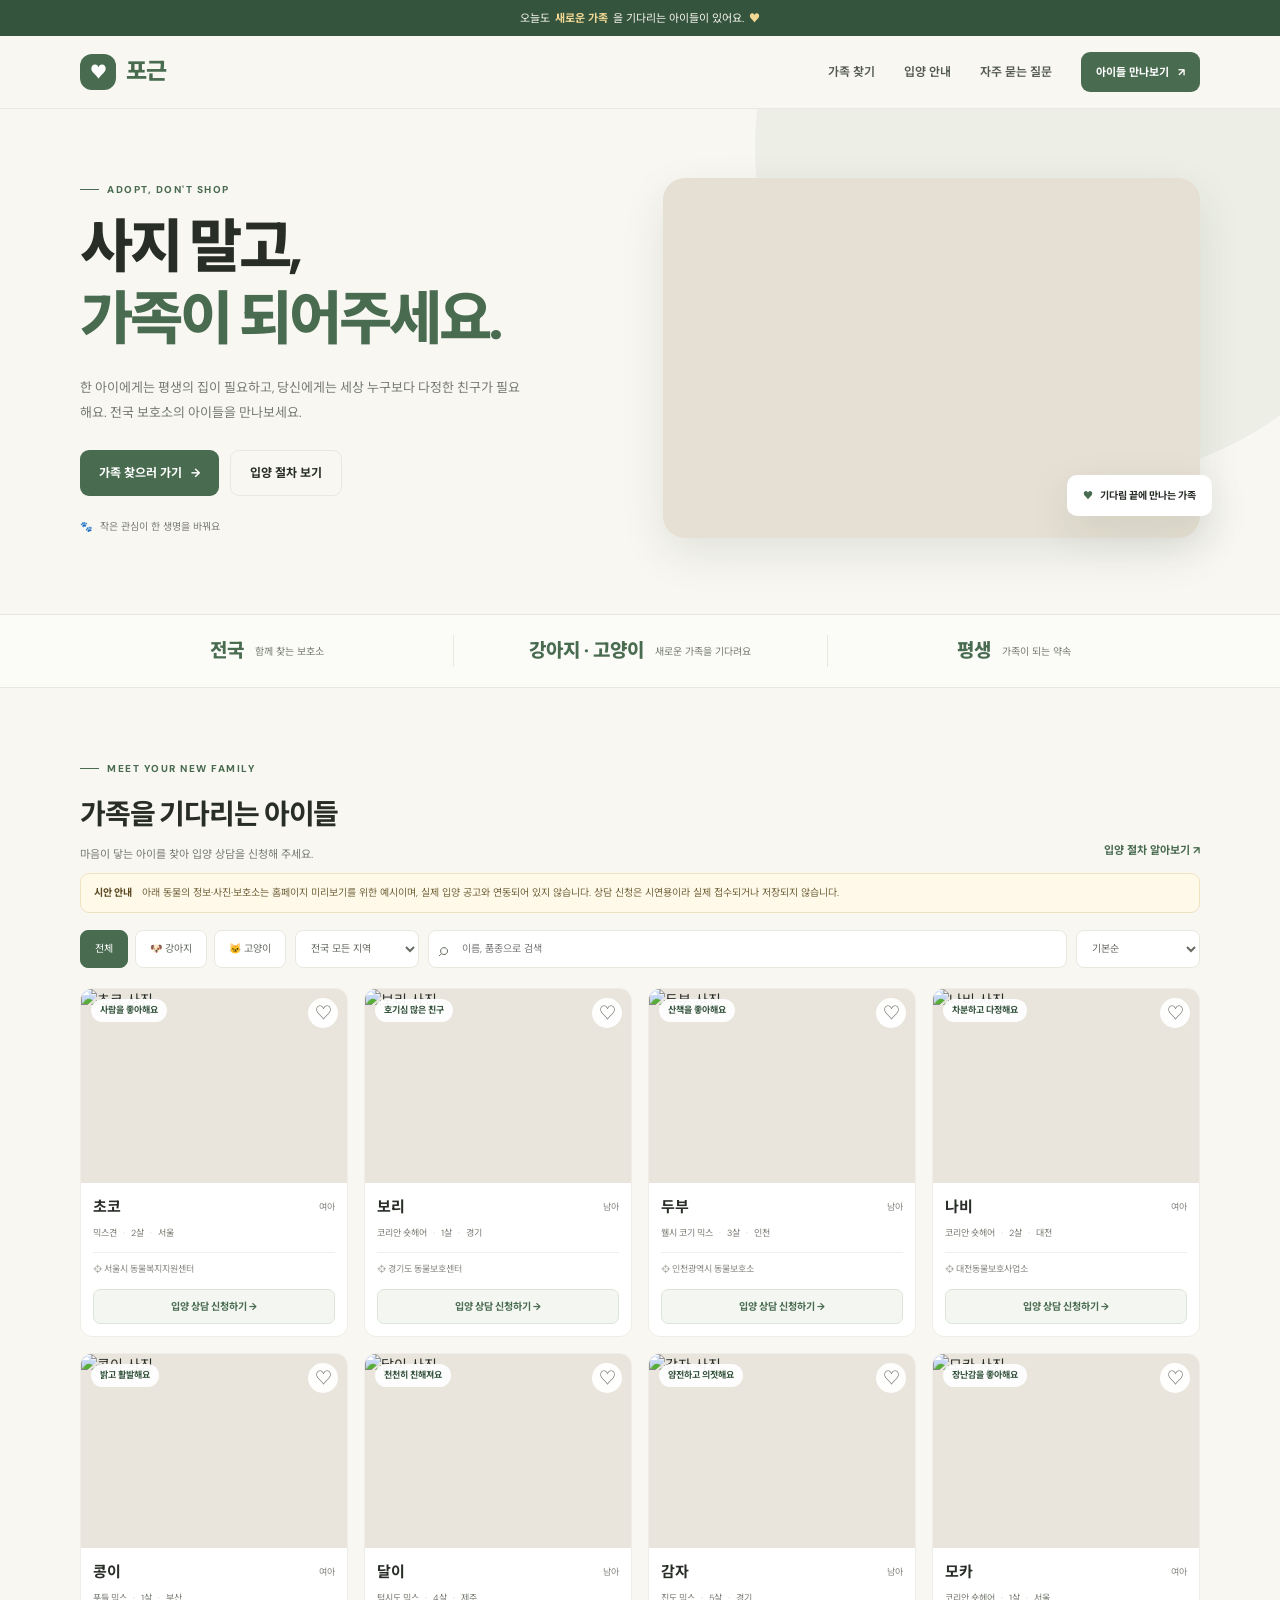
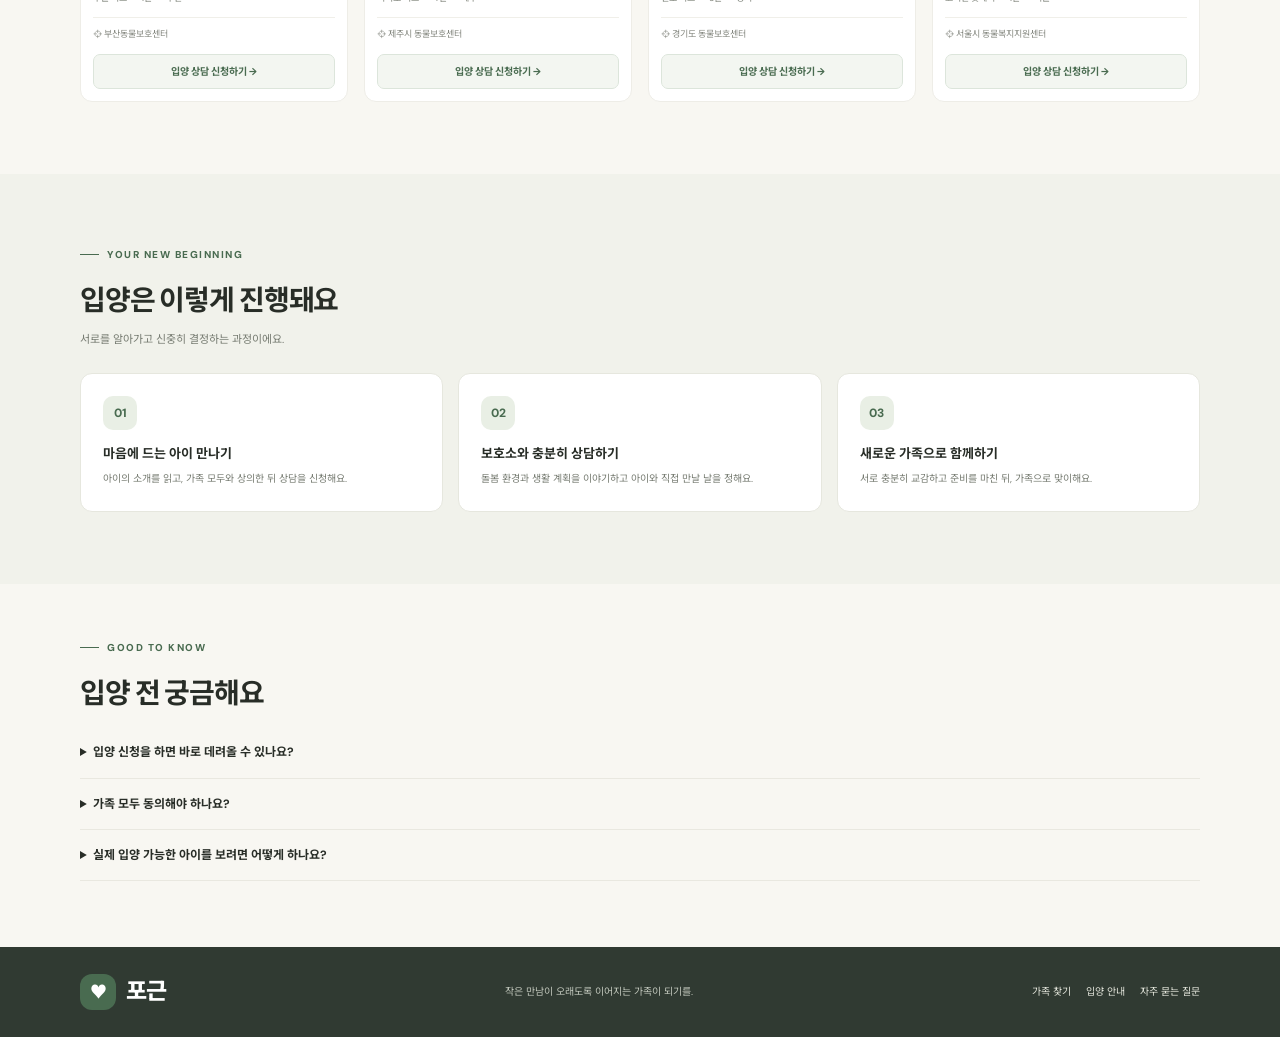
==== index.html @ e19a8cb5 "Add animal adoption website" ====
<!DOCTYPE html>
<html lang="ko">
<head>
  <meta charset="UTF-8">
  <meta name="viewport" content="width=device-width, initial-scale=1.0">
  <meta name="theme-color" content="#f8f7f2">
  <meta name="description" content="사지 말고, 가족이 되어주세요. 가족을 기다리는 강아지와 고양이를 만나보세요.">
  <title>포근 — 새로운 가족을 만나는 곳</title>
  <link rel="preconnect" href="https://fonts.googleapis.com">
  <link rel="preconnect" href="https://fonts.gstatic.com" crossorigin>
  <link href="https://fonts.googleapis.com/css2?family=DM+Sans:wght@400;500;600;700;800&family=Noto+Sans+KR:wght@400;500;600;700;800&display=swap" rel="stylesheet">
  <link rel="stylesheet" href="style.css">
  <script src="script.js" defer></script>
</head>
<body>
  <a class="skip-link" href="#main">본문으로 건너뛰기</a>
  <div class="announcement">오늘도 <strong>새로운 가족</strong>을 기다리는 아이들이 있어요. <span aria-hidden="true">♥</span></div>
  <header class="site-header">
    <nav class="container nav" aria-label="주요 메뉴">
      <a class="brand" href="#home" aria-label="포근 홈"><span class="brand-icon" aria-hidden="true">♥</span><span>포근</span></a>
      <div class="nav-links"><a href="#animals">가족 찾기</a><a href="#process">입양 안내</a><a href="#faq">자주 묻는 질문</a><a class="button nav-button" href="#animals">아이들 만나보기 <span aria-hidden="true">↗</span></a></div>
    </nav>
  </header>

  <main id="main">
    <section class="hero" id="home">
      <div class="container hero-grid">
        <div class="hero-copy">
          <p class="eyebrow">ADOPT, DON'T SHOP</p>
          <h1>사지 말고,<br><span>가족이 되어주세요.</span></h1>
          <p class="hero-description">한 아이에게는 평생의 집이 필요하고, 당신에게는 세상 누구보다 다정한 친구가 필요해요. 전국 보호소의 아이들을 만나보세요.</p>
          <div class="hero-actions"><a class="button" href="#animals">가족 찾으러 가기 <span aria-hidden="true">→</span></a><a class="button button-outline" href="#process">입양 절차 보기</a></div>
          <p class="hero-note"><span aria-hidden="true">🐾</span> 작은 관심이 한 생명을 바꿔요</p>
        </div>
        <div class="hero-photo" role="img" aria-label="강아지와 함께하는 따뜻한 순간"><span class="photo-note"><span aria-hidden="true">♥</span> 기다림 끝에 만나는 가족</span></div>
      </div>
    </section>

    <section class="promise" aria-label="입양의 의미"><div class="container promise-inner"><div><strong>전국</strong><span>함께 찾는 보호소</span></div><div><strong>강아지 · 고양이</strong><span>새로운 가족을 기다려요</span></div><div><strong>평생</strong><span>가족이 되는 약속</span></div></div></section>

    <section class="section animals-section" id="animals">
      <div class="container">
        <div class="section-heading"><div><p class="eyebrow">MEET YOUR NEW FAMILY</p><h2>가족을 기다리는 아이들</h2><p>마음이 닿는 아이를 찾아 입양 상담을 신청해 주세요.</p></div><a class="text-link" href="#process">입양 절차 알아보기 ↗</a></div>
        <p class="demo-notice"><strong>시안 안내</strong> 아래 동물의 정보·사진·보호소는 홈페이지 미리보기를 위한 예시이며, 실제 입양 공고와 연동되어 있지 않습니다. 상담 신청은 시연용이라 실제 접수되거나 저장되지 않습니다.</p>
        <div class="filters" aria-label="동물 찾기 필터">
          <div class="filter-group" role="group" aria-label="동물 종류"><button class="filter-chip active" type="button" data-type="all" aria-pressed="true">전체</button><button class="filter-chip" type="button" data-type="강아지" aria-pressed="false">🐶 강아지</button><button class="filter-chip" type="button" data-type="고양이" aria-pressed="false">🐱 고양이</button></div>
          <label class="visually-hidden" for="regionFilter">지역 선택</label><select id="regionFilter" class="select-control"><option value="all">전국 모든 지역</option><option value="서울">서울</option><option value="경기">경기</option><option value="인천">인천</option><option value="대전">대전</option><option value="부산">부산</option><option value="제주">제주</option></select>
          <label class="search-control"><span aria-hidden="true">⌕</span><input id="searchInput" type="search" placeholder="이름, 품종으로 검색" aria-label="이름 또는 품종으로 검색"></label>
          <label class="visually-hidden" for="sortSelect">정렬 기준</label><select id="sortSelect" class="select-control"><option value="default">기본순</option><option value="young">나이 어린 순</option><option value="old">나이 많은 순</option></select>
        </div>
        <div class="pet-grid" id="petCards" aria-live="polite"></div>
      </div>
    </section>

    <section class="steps-section section" id="process"><div class="container"><div class="section-heading"><div><p class="eyebrow">YOUR NEW BEGINNING</p><h2>입양은 이렇게 진행돼요</h2><p>서로를 알아가고 신중히 결정하는 과정이에요.</p></div></div><div class="steps-grid"><article class="step-card"><span class="step-number">01</span><h3>마음에 드는 아이 만나기</h3><p>아이의 소개를 읽고, 가족 모두와 상의한 뒤 상담을 신청해요.</p></article><article class="step-card"><span class="step-number">02</span><h3>보호소와 충분히 상담하기</h3><p>돌봄 환경과 생활 계획을 이야기하고 아이와 직접 만날 날을 정해요.</p></article><article class="step-card"><span class="step-number">03</span><h3>새로운 가족으로 함께하기</h3><p>서로 충분히 교감하고 준비를 마친 뒤, 가족으로 맞이해요.</p></article></div></div></section>

    <section class="section faq-section" id="faq"><div class="container"><div class="section-heading"><div><p class="eyebrow">GOOD TO KNOW</p><h2>입양 전 궁금해요</h2></div></div><details><summary>입양 신청을 하면 바로 데려올 수 있나요?</summary><p>신청은 상담을 시작하는 단계예요. 담당자와 충분히 상담하고 아이와 교감한 뒤 입양 여부를 결정합니다. 실제 절차와 신청 조건은 보호 기관마다 다를 수 있어요.</p></details><details><summary>가족 모두 동의해야 하나요?</summary><p>동물은 오랜 시간 함께하는 가족이에요. 함께 생활할 모든 가족과 먼저 상의하고, 거주 환경과 돌봄 계획을 충분히 준비해 주세요.</p></details><details><summary>실제 입양 가능한 아이를 보려면 어떻게 하나요?</summary><p>이 사이트의 동물 정보는 예시 데이터입니다. 실제 보호소 공고와 입양 가능 여부는 관할 지방자치단체나 동물보호 관련 기관을 통해 확인해 주세요.</p></details></div></section>
  </main>

  <footer class="site-footer"><div class="container footer-inner"><a class="brand footer-brand" href="#home"><span class="brand-icon" aria-hidden="true">♥</span><span>포근</span></a><p>작은 만남이 오래도록 이어지는 가족이 되기를.</p><div class="footer-links"><a href="#animals">가족 찾기</a><a href="#process">입양 안내</a><a href="#faq">자주 묻는 질문</a></div></div></footer>

  <div class="modal-backdrop" id="adoptionModal" aria-hidden="true"><section class="modal" role="dialog" aria-modal="true" aria-labelledby="modalTitle"><button class="modal-close" type="button" aria-label="신청 창 닫기">×</button><h2 id="modalTitle">입양 상담 신청</h2><p class="modal-description">아이를 가족으로 맞이하기 전, 담당 보호소와 먼저 이야기해요.</p><div class="selected-pet" id="selectedPet"></div><form id="adoptionForm"><div class="form-field"><label for="applicantName">신청자 이름</label><input id="applicantName" name="name" type="text" autocomplete="name" maxlength="40" placeholder="이름을 입력해 주세요" required></div><div class="form-field"><label for="applicantPhone">연락처</label><input id="applicantPhone" name="phone" type="tel" autocomplete="tel" maxlength="20" pattern="[0-9+() -]{9,20}" placeholder="010-0000-0000" required></div><div class="form-field"><label for="household">함께 사는 가족 수 (본인 포함)</label><select id="household" name="household" required><option value="">선택해 주세요</option><option value="1">1명</option><option value="2">2명</option><option value="3">3명</option><option value="4">4명</option><option value="5">5명 이상</option></select></div><div class="form-field"><label for="message">아이와 함께할 생활 계획</label><textarea id="message" name="message" maxlength="300" placeholder="아이에게 전하고 싶은 말을 들려주세요."></textarea></div><label class="consent"><input type="checkbox" required><span>개인정보 수집 및 이용에 동의합니다. 이 신청서는 데모이며, 정보는 전송·저장되지 않습니다.</span></label><button class="button submit-button" type="submit">입양 상담 신청하기 <span aria-hidden="true">→</span></button></form></section></div>
  <div class="toast" id="toast" role="status" aria-live="polite"></div>
</body>
</html>
---- style.css ----
:root{--ink:#282d27;--muted:#777c72;--green:#496b50;--green-dark:#34543d;--mint:#e9efe5;--cream:#f8f7f2;--line:#e9e8e0;--white:#fff;--shadow:0 16px 44px rgba(43,53,41,.1);--font:'DM Sans','Noto Sans KR',sans-serif}*{box-sizing:border-box}html{scroll-behavior:smooth;scroll-padding-top:88px}body{margin:0;background:var(--cream);color:var(--ink);font-family:var(--font);font-size:14px;line-height:1.7}a{color:inherit;text-decoration:none}button,input,select,textarea{font:inherit}button{cursor:pointer}.container{width:min(1120px,calc(100% - 48px));margin-inline:auto}.visually-hidden,.skip-link:not(:focus){position:absolute;width:1px;height:1px;padding:0;margin:-1px;overflow:hidden;clip:rect(0,0,0,0);white-space:nowrap;border:0}.skip-link{position:fixed;z-index:100;top:12px;left:12px;padding:10px 14px;border-radius:7px;background:var(--green);color:white}.announcement{min-height:36px;display:flex;align-items:center;justify-content:center;gap:5px;background:var(--green-dark);color:#f7f5ed;text-align:center;font-size:11px}.announcement strong{color:#f2d895}.announcement span{color:#f2d895}.site-header{position:sticky;z-index:10;top:0;background:rgba(248,247,242,.94);backdrop-filter:blur(12px);border-bottom:1px solid rgba(40,45,39,.07)}.nav{height:72px;display:flex;align-items:center;justify-content:space-between}.brand{display:inline-flex;align-items:center;gap:10px;font-size:23px;font-weight:800;letter-spacing:-1px}.brand-icon{display:grid;width:36px;height:36px;place-items:center;border-radius:12px;background:var(--green);color:#fff;font-size:17px}.brand>span:last-child{color:var(--green)}.nav-links{display:flex;align-items:center;gap:29px;color:#535950;font-size:12px;font-weight:600}.nav-links>a:not(.button):hover,.footer-links a:hover{color:var(--green)}.button{display:inline-flex;min-height:46px;align-items:center;justify-content:center;gap:9px;padding:0 19px;border:0;border-radius:9px;background:var(--green);color:#fff;font-size:12px;font-weight:700;transition:transform .2s,background .2s}.button:hover{transform:translateY(-2px);background:var(--green-dark)}.nav-button{min-height:40px;padding-inline:15px;font-size:11px}.hero{position:relative;overflow:hidden;padding:69px 0 76px}.hero:before{position:absolute;top:-290px;right:-135px;width:660px;height:660px;border-radius:50%;background:#edefe6;content:''}.hero-grid{position:relative;display:grid;grid-template-columns:1fr 1fr;align-items:center;gap:45px}.eyebrow{display:flex;align-items:center;gap:8px;margin:0 0 14px;color:var(--green);font-size:10px;font-weight:800;letter-spacing:1.5px}.eyebrow:before{width:19px;height:1px;background:var(--green);content:''}.hero h1{margin:0;font-size:clamp(40px,5vw,58px);font-weight:800;letter-spacing:-3px;line-height:1.24}.hero h1 span{color:var(--green)}.hero-description{max-width:440px;margin:19px 0 24px;color:var(--muted);font-size:13px;line-height:1.95}.hero-actions{display:flex;flex-wrap:wrap;gap:11px}.button-outline{border:1px solid var(--line);background:transparent;color:var(--ink)}.button-outline:hover{border-color:var(--green);background:#fff;color:var(--green)}.hero-note{display:flex;align-items:center;gap:8px;margin:22px 0 0;color:var(--muted);font-size:10px}.hero-photo{position:relative;min-height:360px;border-radius:22px;background:#e5e0d3 url('https://images.unsplash.com/photo-1450778869180-41d0601e046e?auto=format&fit=crop&w=1200&q=85') center 45%/cover no-repeat;box-shadow:var(--shadow)}.photo-note{position:absolute;right:-12px;bottom:22px;padding:12px 16px;border-radius:10px;background:#fff;box-shadow:var(--shadow);font-size:10px;font-weight:700}.photo-note span{margin-right:5px;color:var(--green)}.promise{border-block:1px solid var(--line);background:rgba(255,255,255,.5)}.promise-inner{display:grid;grid-template-columns:repeat(3,1fr);padding:20px 0}.promise-inner>div{display:flex;align-items:center;justify-content:center;gap:11px}.promise-inner>div+div{border-left:1px solid var(--line)}.promise-inner strong{color:var(--green);font-size:19px;font-weight:800}.promise-inner span{color:var(--muted);font-size:10px}.section{padding:72px 0}.section-heading{display:flex;align-items:end;justify-content:space-between;gap:18px;margin-bottom:24px}.section-heading h2{margin:0;font-size:28px;letter-spacing:-1.15px}.section-heading p:not(.eyebrow){margin:6px 0 0;color:var(--muted);font-size:11px}.text-link{padding-bottom:4px;color:var(--green);font-size:11px;font-weight:700}.demo-notice{margin:-15px 0 17px;padding:10px 13px;border:1px solid #eee2c2;border-radius:9px;background:#fff9e9;color:#72633c;font-size:10px;line-height:1.8}.demo-notice strong{margin-right:7px;color:#59471f}.filters{display:flex;flex-wrap:wrap;align-items:center;gap:9px;margin-bottom:20px}.filter-group{display:flex;gap:7px}.filter-chip,.select-control,.search-control input{height:38px;border:1px solid var(--line);border-radius:8px;background:#fff;color:#676c63;font-size:10px}.filter-chip{padding:0 14px}.filter-chip:hover{border-color:#a4b69f}.filter-chip.active{border-color:var(--green);background:var(--green);color:#fff}.select-control{min-width:124px;padding:0 11px;outline:none}.select-control:focus,.search-control input:focus{border-color:var(--green);outline:none}.search-control{position:relative;flex:1;min-width:170px;margin-left:auto}.search-control>span{position:absolute;top:4px;left:11px;color:#73796f;font-size:18px}.search-control input{width:100%;padding:0 11px 0 33px;outline:none}.pet-grid{display:grid;grid-template-columns:repeat(4,minmax(0,1fr));gap:16px}.pet-card{overflow:hidden;border:1px solid #eeede7;border-radius:12px;background:#fff;transition:transform .2s,box-shadow .2s}.pet-card:hover{transform:translateY(-4px);box-shadow:var(--shadow)}.pet-photo{position:relative;height:194px;overflow:hidden;background:#e9e5dc}.pet-photo img{width:100%;height:100%;object-fit:cover;transition:transform .3s}.pet-card:hover .pet-photo img{transform:scale(1.04)}.badge{position:absolute;top:10px;left:10px;padding:4px 9px;border-radius:20px;background:rgba(255,255,255,.94);color:var(--green-dark);font-size:9px;font-weight:700}.heart-button{position:absolute;top:9px;right:9px;display:grid;width:30px;height:30px;place-items:center;border:0;border-radius:50%;background:rgba(255,255,255,.95);color:#70736c;font-size:17px}.heart-button.saved{color:#df7771}.pet-details{padding:12px}.pet-title{display:flex;align-items:center;justify-content:space-between;gap:8px}.pet-title h3{margin:0;font-size:15px}.pet-gender{color:#81847d;font-size:9px}.pet-meta{display:flex;flex-wrap:wrap;gap:6px;margin-top:6px;color:var(--muted);font-size:9px}.pet-meta span+span:before{margin-right:6px;color:#c9c9c1;content:'·'}.shelter-name{margin:11px 0;padding-top:9px;border-top:1px solid #f0efe9;color:#84877f;font-size:9px}.apply-button{width:100%;height:35px;border:1px solid #dce5db;border-radius:7px;background:#f3f6f1;color:var(--green);font-size:10px;font-weight:700}.apply-button:hover{background:var(--green);color:#fff}.empty-state{grid-column:1/-1;padding:48px 8px;text-align:center;color:var(--muted);font-size:11px}.empty-state strong{display:block;margin-bottom:7px;color:var(--ink);font-size:17px}.steps-section{background:#f1f2eb}.steps-grid{display:grid;grid-template-columns:repeat(3,1fr);gap:15px}.step-card{padding:22px;border:1px solid #e6e7de;border-radius:12px;background:#fff}.step-number{display:grid;width:34px;height:34px;place-items:center;border-radius:10px;background:var(--mint);color:var(--green);font-size:12px;font-weight:800}.step-card h3{margin:13px 0 5px;font-size:13px}.step-card p{margin:0;color:var(--muted);font-size:10px;line-height:1.85}.faq-section{padding-top:55px;padding-bottom:66px}.faq-section .section-heading{margin-bottom:10px}.faq-section details{padding:15px 0;border-bottom:1px solid var(--line)}.faq-section summary{cursor:pointer;font-size:12px;font-weight:700}.faq-section details p{margin:9px 0 0;color:var(--muted);font-size:10px;line-height:1.9}.site-footer{padding:25px 0;background:#303a32;color:#f4f3eb}.footer-inner{display:flex;align-items:center;justify-content:space-between;gap:15px}.footer-brand>span:last-child{color:#fff}.footer-inner>p{margin:0;color:#c1c7bc;font-size:10px}.footer-links{display:flex;flex-wrap:wrap;gap:15px;color:#e4e6dc;font-size:10px}.modal-backdrop{position:fixed;z-index:30;inset:0;display:none;align-items:center;justify-content:center;padding:16px;background:rgba(27,34,28,.56);backdrop-filter:blur(4px)}.modal-backdrop.open{display:flex}.modal{position:relative;width:min(460px,100%);max-height:90vh;overflow-y:auto;padding:26px;border-radius:15px;background:var(--cream);box-shadow:0 25px 75px rgba(0,0,0,.24)}.modal h2{margin:0;font-size:22px;letter-spacing:-.6px}.modal-description{margin:5px 0 16px;color:var(--muted);font-size:10px}.modal-close{position:absolute;top:13px;right:14px;width:34px;height:34px;border:0;border-radius:50%;background:#eeede6;font-size:20px}.selected-pet{display:flex;align-items:center;gap:11px;margin-bottom:13px;padding:9px;border-radius:9px;background:#edeee7}.selected-pet img{width:47px;height:47px;border-radius:7px;object-fit:cover}.selected-pet strong,.selected-pet span{display:block}.selected-pet strong{font-size:11px}.selected-pet span{color:var(--muted);font-size:9px}.form-field{display:grid;gap:4px;margin:11px 0}.form-field label{font-size:10px;font-weight:700}.form-field input,.form-field select,.form-field textarea{width:100%;min-height:39px;padding:8px 10px;border:1px solid var(--line);border-radius:7px;background:#fff;font:inherit;font-size:10px}.form-field input:focus,.form-field select:focus,.form-field textarea:focus{border-color:var(--green);outline:2px solid rgba(73,107,80,.12)}.form-field textarea{min-height:68px;resize:vertical}.consent{display:flex;align-items:flex-start;gap:7px;margin:12px 0;color:var(--muted);font-size:9px}.consent input{margin:3px 0 0;accent-color:var(--green)}.submit-button{width:100%;min-height:42px}.toast{position:fixed;z-index:50;right:20px;bottom:20px;max-width:min(450px,calc(100vw - 40px));padding:12px 17px;border-radius:9px;background:var(--green-dark);color:#fff;font-size:11px;box-shadow:var(--shadow);opacity:0;transform:translateY(10px);transition:opacity .2s,transform .2s;pointer-events:none}.toast.visible{opacity:1;transform:translateY(0)}body.modal-open{overflow:hidden}
@media(max-width:850px){.hero-grid{gap:25px}.hero-photo{min-height:310px}.pet-grid{grid-template-columns:repeat(2,minmax(0,1fr))}.pet-photo{height:225px}.nav-links{gap:15px}}
@media(max-width:600px){.container{width:min(100% - 32px,460px)}.announcement{font-size:10px}.nav{height:62px}.brand{font-size:21px}.nav-links{gap:9px}.nav-links>a:not(.button){display:none}.nav-button{min-height:37px;padding:0 11px;font-size:10px}.hero{padding:43px 0 42px}.hero-grid{grid-template-columns:1fr;gap:26px}.hero h1{font-size:43px}.hero-description{font-size:11px}.hero-photo{min-height:265px}.photo-note{right:9px;bottom:12px}.promise-inner{padding:14px 0}.promise-inner>div{flex-direction:column;gap:0;text-align:center}.promise-inner strong{font-size:16px}.promise-inner span{font-size:8px}.section{padding:52px 0}.section-heading{align-items:flex-start}.section-heading h2{font-size:23px}.section-heading p:not(.eyebrow){font-size:10px}.section-heading>.text-link{padding-top:23px;font-size:9px}.filters{gap:7px}.filter-group{width:100%}.filter-chip{flex:1;padding:0 6px}.select-control{flex:1;min-width:0}.search-control{min-width:0;margin:0}.pet-grid{gap:10px}.pet-photo{height:155px}.pet-details{padding:9px}.pet-title h3{font-size:13px}.pet-meta{gap:4px;font-size:8px}.shelter-name{font-size:8px}.apply-button{font-size:9px}.steps-grid{grid-template-columns:1fr;gap:9px}.step-card{padding:16px}.step-card h3{margin-top:9px}.footer-inner{align-items:flex-start;flex-direction:column}.footer-links{gap:12px}.modal{padding:22px}.toast{right:14px;bottom:14px;left:14px;max-width:none;text-align:center}}
@media(prefers-reduced-motion:reduce){*,*::before,*::after{scroll-behavior:auto!important;transition:none!important}}
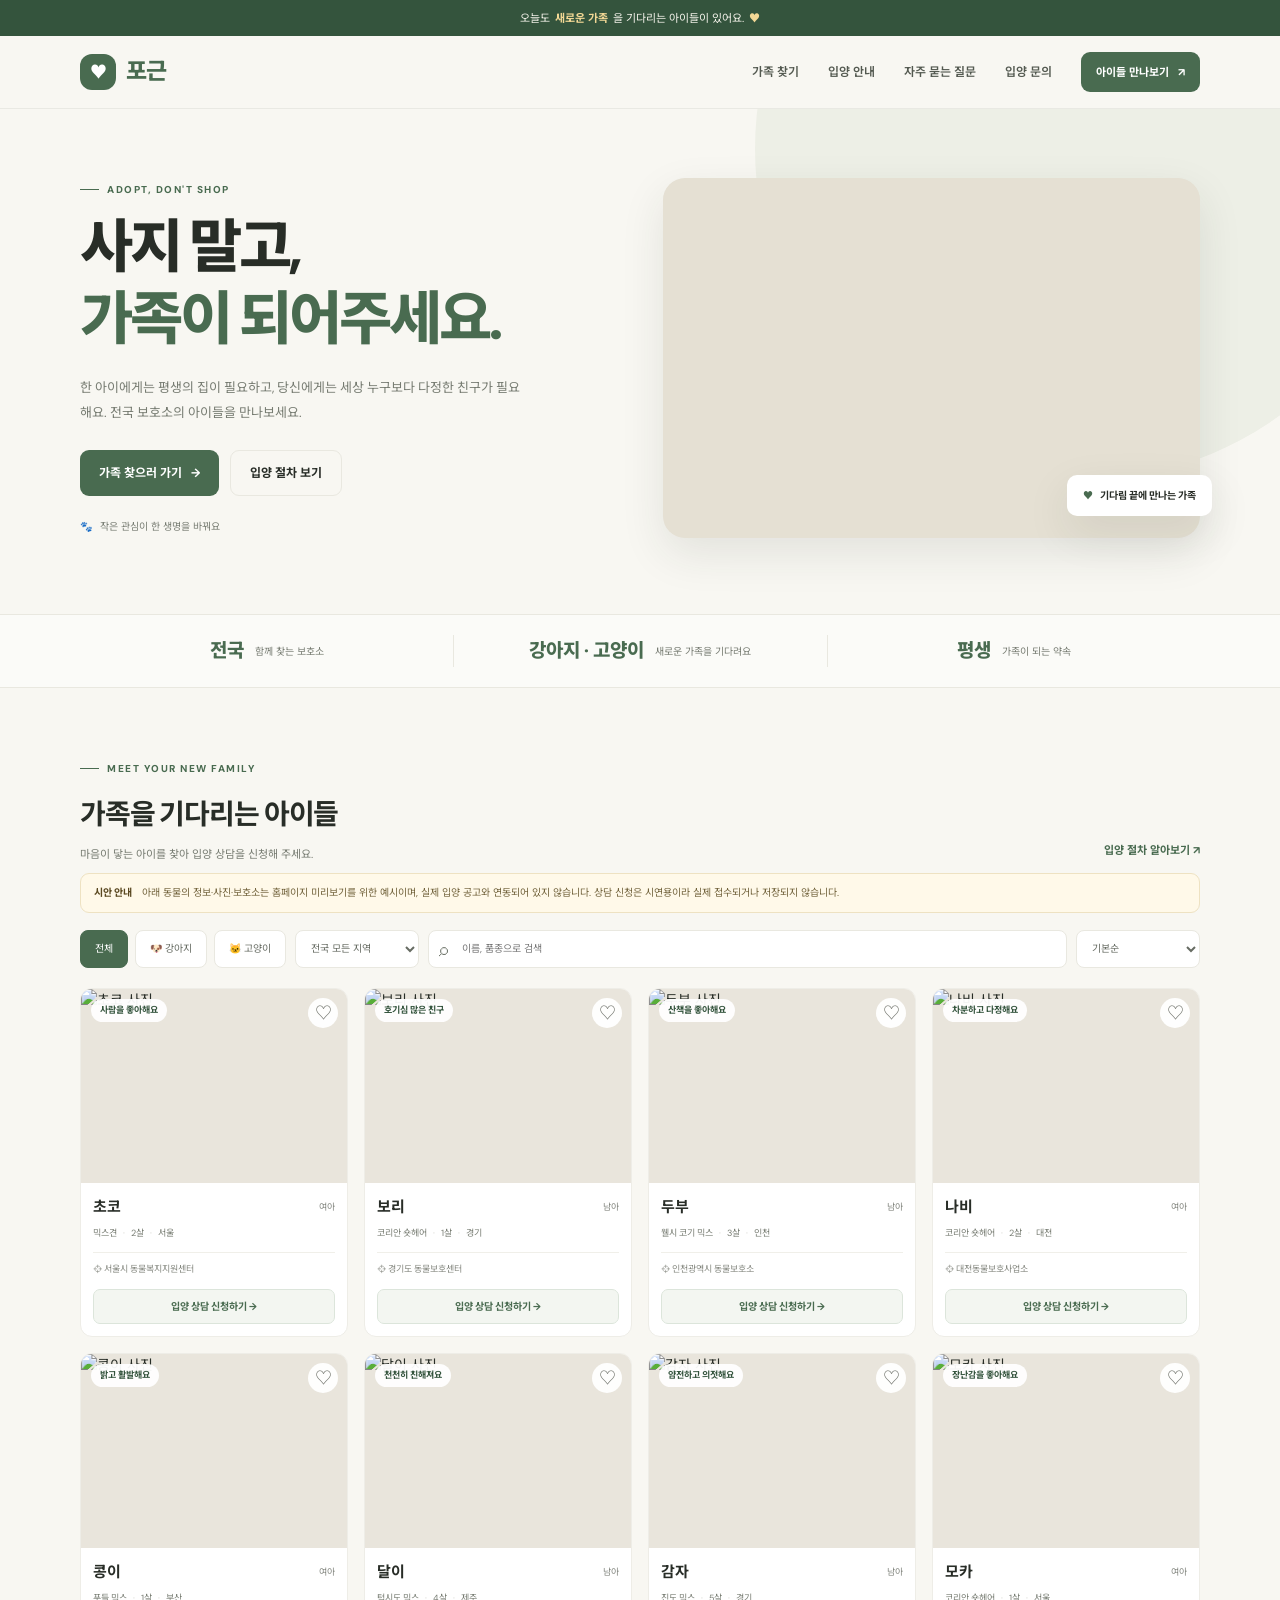
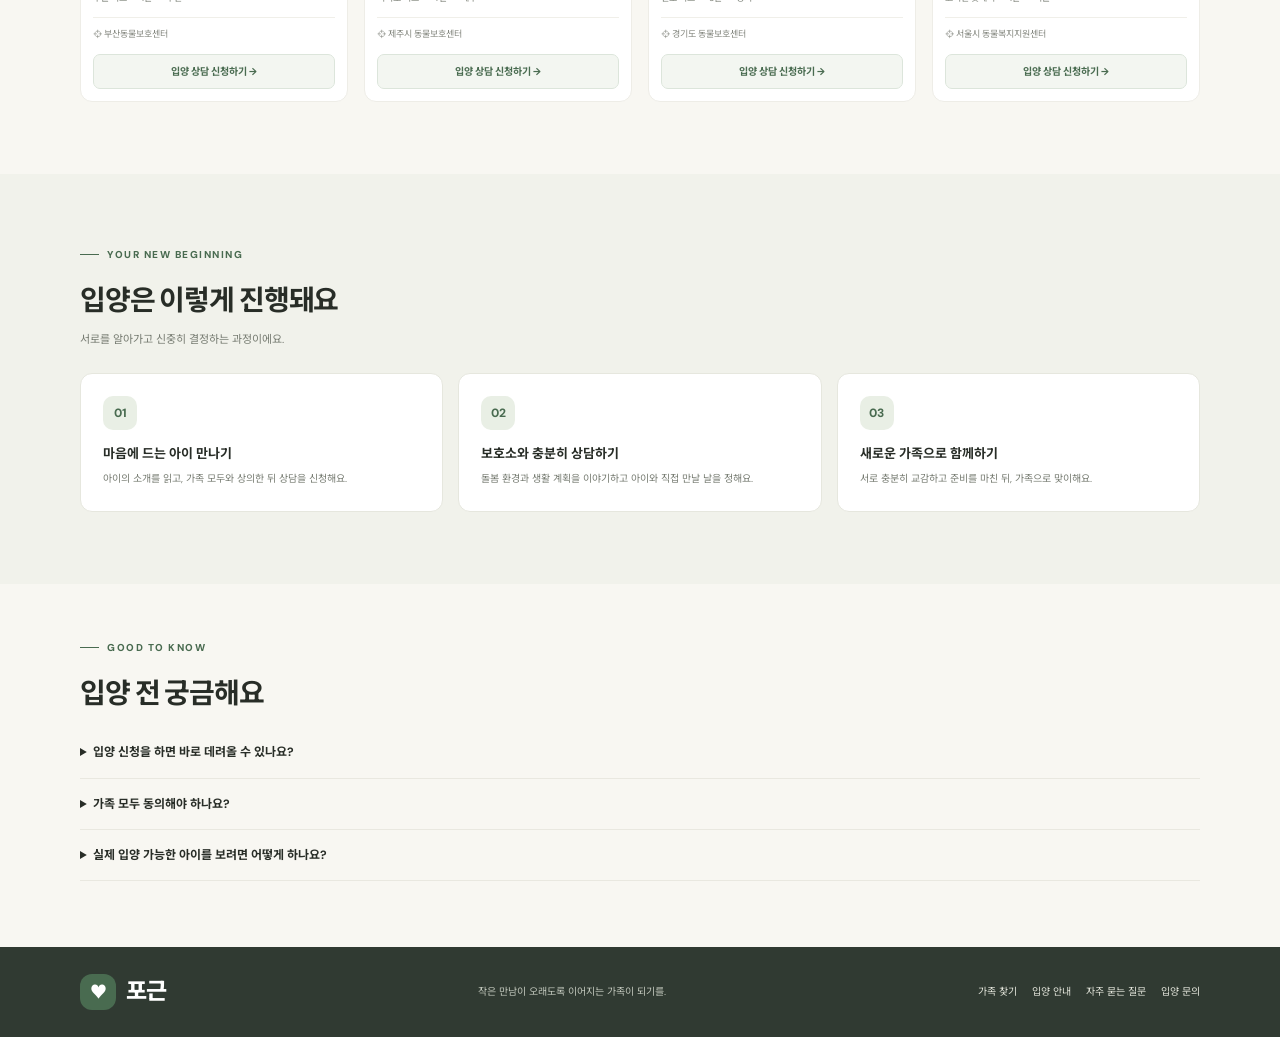
==== commit 71c15bec: "Add adoption inquiry page" ====
--- a/index.html
+++ b/index.html
@@ -4,8 +4,13 @@
   <meta charset="UTF-8">
   <meta name="viewport" content="width=device-width, initial-scale=1.0">
   <meta name="theme-color" content="#f8f7f2">
-  <meta name="description" content="사지 말고, 가족이 되어주세요. 가족을 기다리는 강아지와 고양이를 만나보세요.">
-  <title>포근 — 새로운 가족을 만나는 곳</title>
+  <meta name="description" content="전국의 유기견·유기묘 정보를 살펴보고 새로운 가족을 만나보세요. 품종, 나이, 지역별로 아이들을 찾고 따뜻한 입양 상담을 신청할 수 있습니다.">
+  <meta property="og:type" content="website">
+  <meta property="og:locale" content="ko_KR">
+  <meta property="og:site_name" content="포근">
+  <meta property="og:title" content="포근 | 유기견·유기묘 입양, 새로운 가족을 만나는 곳">
+  <meta property="og:description" content="사지 말고, 가족이 되어주세요. 전국에서 가족을 기다리는 유기견과 유기묘를 만나고 따뜻한 입양을 시작해 보세요.">
+  <title>유기견·유기묘 입양 | 포근 — 새로운 가족을 만나는 곳</title>
   <link rel="preconnect" href="https://fonts.googleapis.com">
   <link rel="preconnect" href="https://fonts.gstatic.com" crossorigin>
   <link href="https://fonts.googleapis.com/css2?family=DM+Sans:wght@400;500;600;700;800&family=Noto+Sans+KR:wght@400;500;600;700;800&display=swap" rel="stylesheet">
@@ -18,7 +23,7 @@
   <header class="site-header">
     <nav class="container nav" aria-label="주요 메뉴">
       <a class="brand" href="#home" aria-label="포근 홈"><span class="brand-icon" aria-hidden="true">♥</span><span>포근</span></a>
-      <div class="nav-links"><a href="#animals">가족 찾기</a><a href="#process">입양 안내</a><a href="#faq">자주 묻는 질문</a><a class="button nav-button" href="#animals">아이들 만나보기 <span aria-hidden="true">↗</span></a></div>
+      <div class="nav-links"><a href="#animals">가족 찾기</a><a href="#process">입양 안내</a><a href="#faq">자주 묻는 질문</a><a href="inquiry.html">입양 문의</a><a class="button nav-button" href="#animals">아이들 만나보기 <span aria-hidden="true">↗</span></a></div>
     </nav>
   </header>
 
@@ -57,7 +62,7 @@
     <section class="section faq-section" id="faq"><div class="container"><div class="section-heading"><div><p class="eyebrow">GOOD TO KNOW</p><h2>입양 전 궁금해요</h2></div></div><details><summary>입양 신청을 하면 바로 데려올 수 있나요?</summary><p>신청은 상담을 시작하는 단계예요. 담당자와 충분히 상담하고 아이와 교감한 뒤 입양 여부를 결정합니다. 실제 절차와 신청 조건은 보호 기관마다 다를 수 있어요.</p></details><details><summary>가족 모두 동의해야 하나요?</summary><p>동물은 오랜 시간 함께하는 가족이에요. 함께 생활할 모든 가족과 먼저 상의하고, 거주 환경과 돌봄 계획을 충분히 준비해 주세요.</p></details><details><summary>실제 입양 가능한 아이를 보려면 어떻게 하나요?</summary><p>이 사이트의 동물 정보는 예시 데이터입니다. 실제 보호소 공고와 입양 가능 여부는 관할 지방자치단체나 동물보호 관련 기관을 통해 확인해 주세요.</p></details></div></section>
   </main>
 
-  <footer class="site-footer"><div class="container footer-inner"><a class="brand footer-brand" href="#home"><span class="brand-icon" aria-hidden="true">♥</span><span>포근</span></a><p>작은 만남이 오래도록 이어지는 가족이 되기를.</p><div class="footer-links"><a href="#animals">가족 찾기</a><a href="#process">입양 안내</a><a href="#faq">자주 묻는 질문</a></div></div></footer>
+  <footer class="site-footer"><div class="container footer-inner"><a class="brand footer-brand" href="#home"><span class="brand-icon" aria-hidden="true">♥</span><span>포근</span></a><p>작은 만남이 오래도록 이어지는 가족이 되기를.</p><div class="footer-links"><a href="#animals">가족 찾기</a><a href="#process">입양 안내</a><a href="#faq">자주 묻는 질문</a><a href="inquiry.html">입양 문의</a></div></div></footer>
 
   <div class="modal-backdrop" id="adoptionModal" aria-hidden="true"><section class="modal" role="dialog" aria-modal="true" aria-labelledby="modalTitle"><button class="modal-close" type="button" aria-label="신청 창 닫기">×</button><h2 id="modalTitle">입양 상담 신청</h2><p class="modal-description">아이를 가족으로 맞이하기 전, 담당 보호소와 먼저 이야기해요.</p><div class="selected-pet" id="selectedPet"></div><form id="adoptionForm"><div class="form-field"><label for="applicantName">신청자 이름</label><input id="applicantName" name="name" type="text" autocomplete="name" maxlength="40" placeholder="이름을 입력해 주세요" required></div><div class="form-field"><label for="applicantPhone">연락처</label><input id="applicantPhone" name="phone" type="tel" autocomplete="tel" maxlength="20" pattern="[0-9+() -]{9,20}" placeholder="010-0000-0000" required></div><div class="form-field"><label for="household">함께 사는 가족 수 (본인 포함)</label><select id="household" name="household" required><option value="">선택해 주세요</option><option value="1">1명</option><option value="2">2명</option><option value="3">3명</option><option value="4">4명</option><option value="5">5명 이상</option></select></div><div class="form-field"><label for="message">아이와 함께할 생활 계획</label><textarea id="message" name="message" maxlength="300" placeholder="아이에게 전하고 싶은 말을 들려주세요."></textarea></div><label class="consent"><input type="checkbox" required><span>개인정보 수집 및 이용에 동의합니다. 이 신청서는 데모이며, 정보는 전송·저장되지 않습니다.</span></label><button class="button submit-button" type="submit">입양 상담 신청하기 <span aria-hidden="true">→</span></button></form></section></div>
   <div class="toast" id="toast" role="status" aria-live="polite"></div>
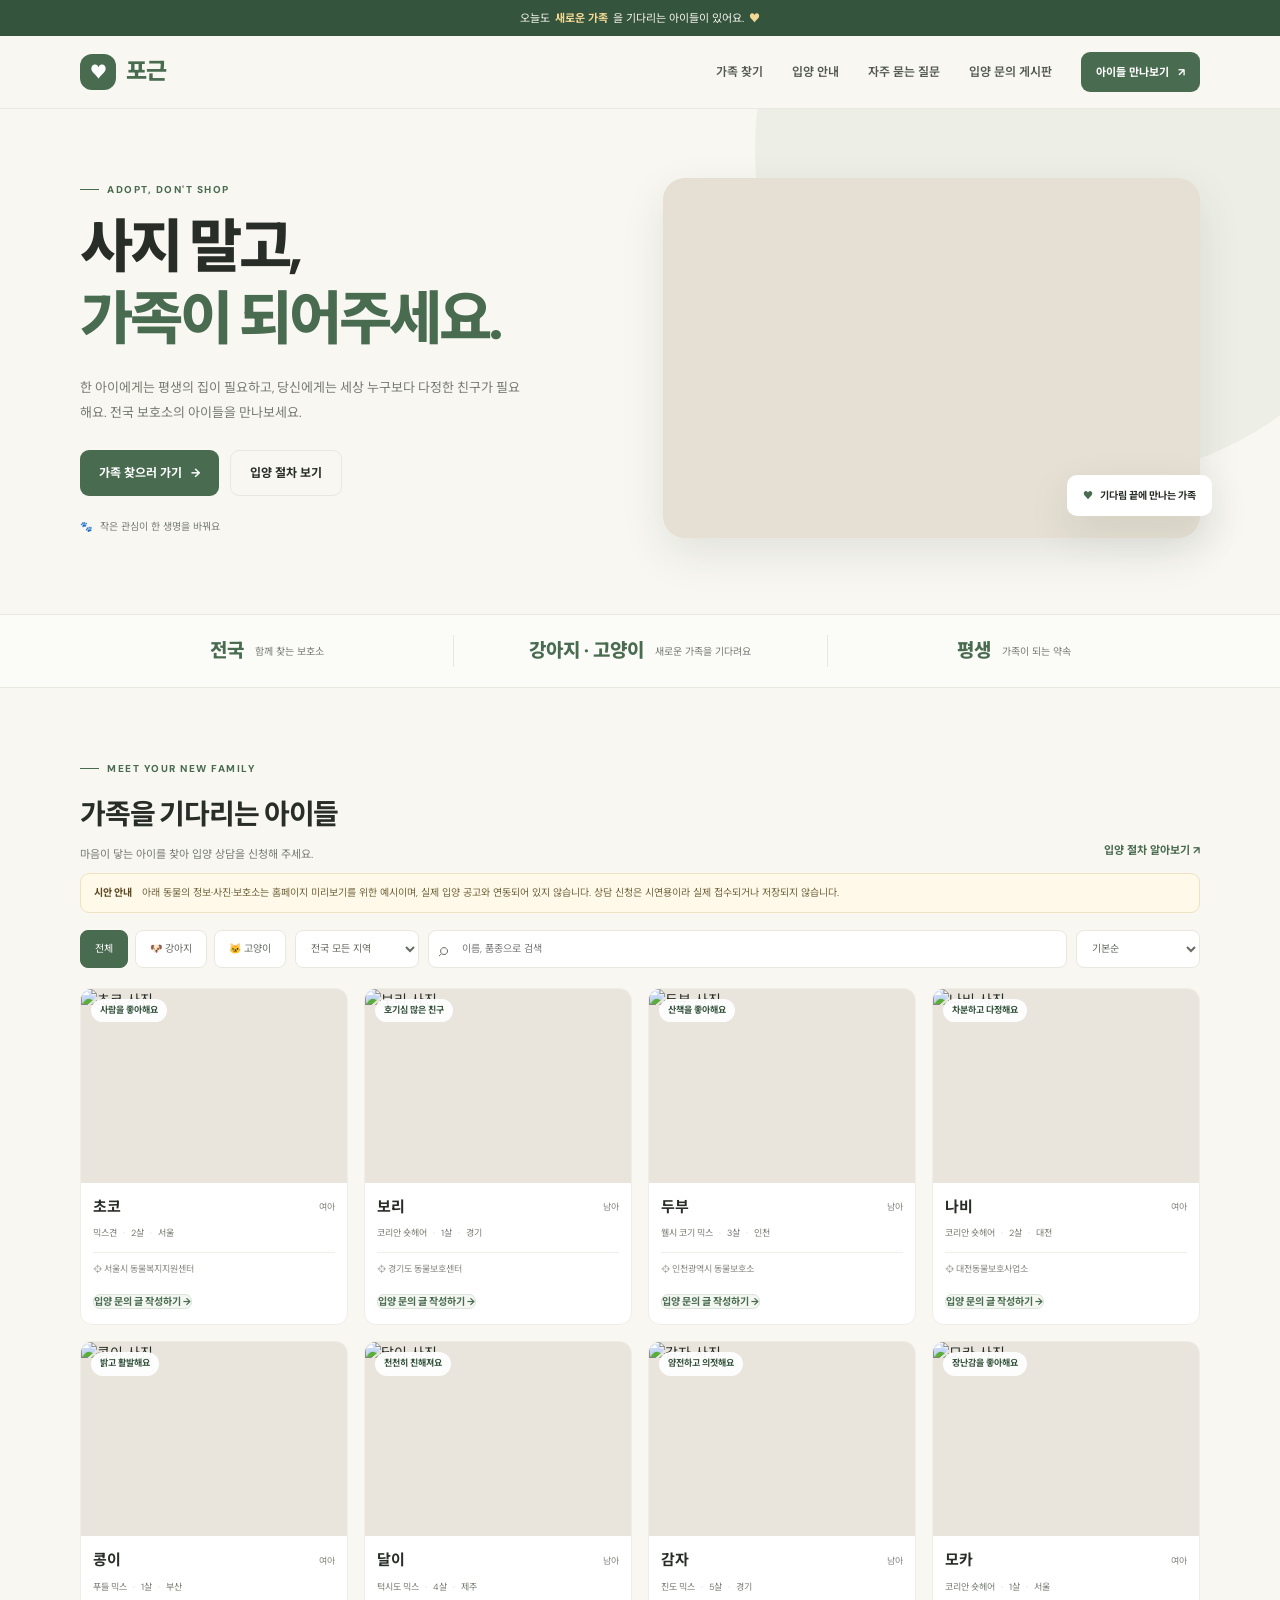
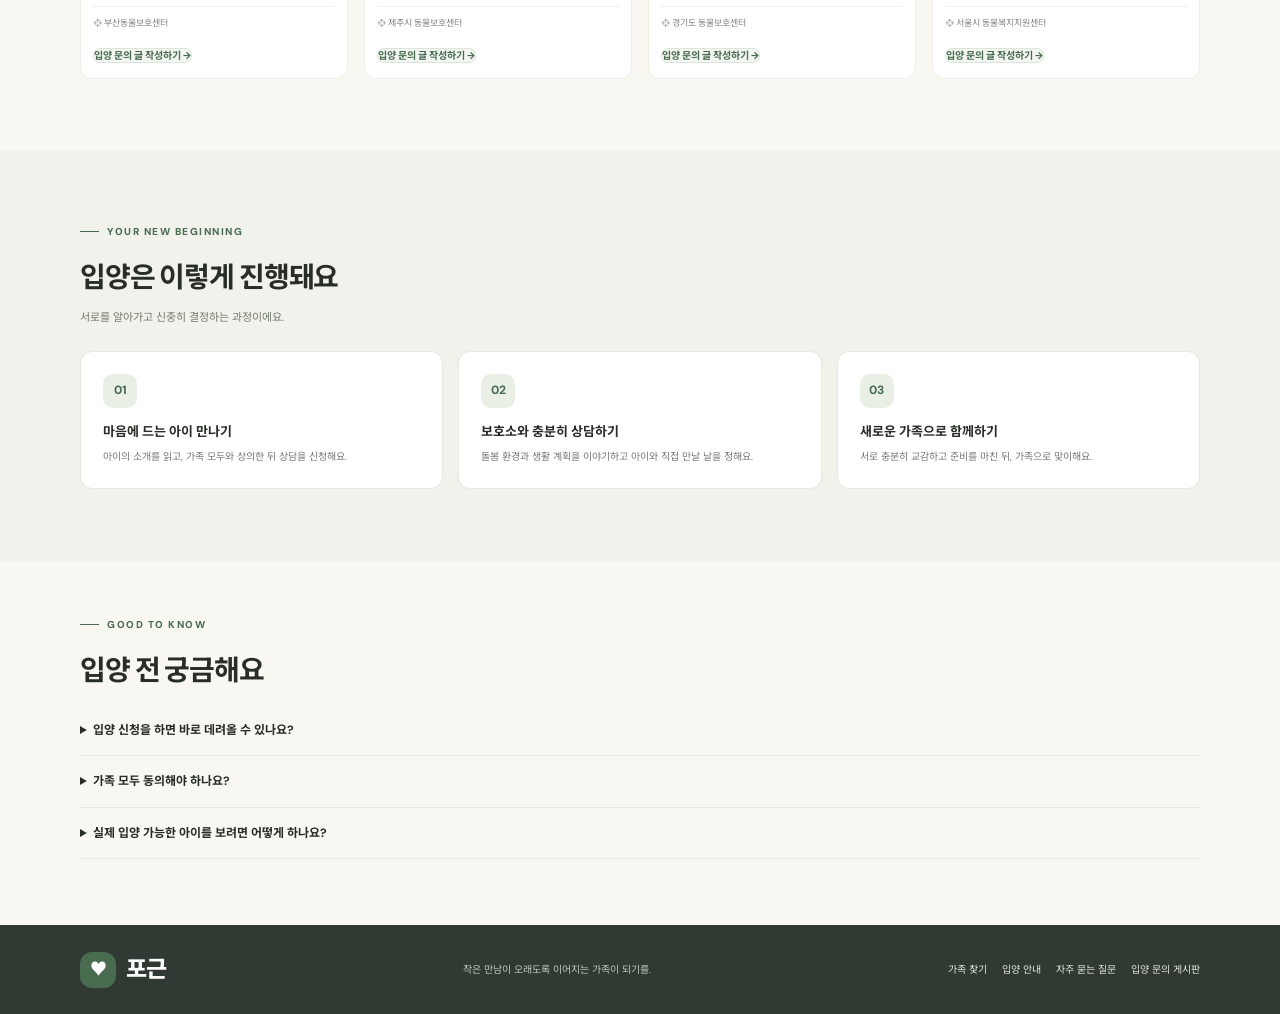
==== commit 6292b1b8: "Convert inquiry page to adoption Q&A board" ====
--- a/index.html
+++ b/index.html
@@ -23,7 +23,7 @@
   <header class="site-header">
     <nav class="container nav" aria-label="주요 메뉴">
       <a class="brand" href="#home" aria-label="포근 홈"><span class="brand-icon" aria-hidden="true">♥</span><span>포근</span></a>
-      <div class="nav-links"><a href="#animals">가족 찾기</a><a href="#process">입양 안내</a><a href="#faq">자주 묻는 질문</a><a href="inquiry.html">입양 문의</a><a class="button nav-button" href="#animals">아이들 만나보기 <span aria-hidden="true">↗</span></a></div>
+      <div class="nav-links"><a href="#animals">가족 찾기</a><a href="#process">입양 안내</a><a href="#faq">자주 묻는 질문</a><a href="inquiry.html">입양 문의 게시판</a><a class="button nav-button" href="#animals">아이들 만나보기 <span aria-hidden="true">↗</span></a></div>
     </nav>
   </header>
 
@@ -62,7 +62,7 @@
     <section class="section faq-section" id="faq"><div class="container"><div class="section-heading"><div><p class="eyebrow">GOOD TO KNOW</p><h2>입양 전 궁금해요</h2></div></div><details><summary>입양 신청을 하면 바로 데려올 수 있나요?</summary><p>신청은 상담을 시작하는 단계예요. 담당자와 충분히 상담하고 아이와 교감한 뒤 입양 여부를 결정합니다. 실제 절차와 신청 조건은 보호 기관마다 다를 수 있어요.</p></details><details><summary>가족 모두 동의해야 하나요?</summary><p>동물은 오랜 시간 함께하는 가족이에요. 함께 생활할 모든 가족과 먼저 상의하고, 거주 환경과 돌봄 계획을 충분히 준비해 주세요.</p></details><details><summary>실제 입양 가능한 아이를 보려면 어떻게 하나요?</summary><p>이 사이트의 동물 정보는 예시 데이터입니다. 실제 보호소 공고와 입양 가능 여부는 관할 지방자치단체나 동물보호 관련 기관을 통해 확인해 주세요.</p></details></div></section>
   </main>
 
-  <footer class="site-footer"><div class="container footer-inner"><a class="brand footer-brand" href="#home"><span class="brand-icon" aria-hidden="true">♥</span><span>포근</span></a><p>작은 만남이 오래도록 이어지는 가족이 되기를.</p><div class="footer-links"><a href="#animals">가족 찾기</a><a href="#process">입양 안내</a><a href="#faq">자주 묻는 질문</a><a href="inquiry.html">입양 문의</a></div></div></footer>
+  <footer class="site-footer"><div class="container footer-inner"><a class="brand footer-brand" href="#home"><span class="brand-icon" aria-hidden="true">♥</span><span>포근</span></a><p>작은 만남이 오래도록 이어지는 가족이 되기를.</p><div class="footer-links"><a href="#animals">가족 찾기</a><a href="#process">입양 안내</a><a href="#faq">자주 묻는 질문</a><a href="inquiry.html">입양 문의 게시판</a></div></div></footer>
 
   <div class="modal-backdrop" id="adoptionModal" aria-hidden="true"><section class="modal" role="dialog" aria-modal="true" aria-labelledby="modalTitle"><button class="modal-close" type="button" aria-label="신청 창 닫기">×</button><h2 id="modalTitle">입양 상담 신청</h2><p class="modal-description">아이를 가족으로 맞이하기 전, 담당 보호소와 먼저 이야기해요.</p><div class="selected-pet" id="selectedPet"></div><form id="adoptionForm"><div class="form-field"><label for="applicantName">신청자 이름</label><input id="applicantName" name="name" type="text" autocomplete="name" maxlength="40" placeholder="이름을 입력해 주세요" required></div><div class="form-field"><label for="applicantPhone">연락처</label><input id="applicantPhone" name="phone" type="tel" autocomplete="tel" maxlength="20" pattern="[0-9+() -]{9,20}" placeholder="010-0000-0000" required></div><div class="form-field"><label for="household">함께 사는 가족 수 (본인 포함)</label><select id="household" name="household" required><option value="">선택해 주세요</option><option value="1">1명</option><option value="2">2명</option><option value="3">3명</option><option value="4">4명</option><option value="5">5명 이상</option></select></div><div class="form-field"><label for="message">아이와 함께할 생활 계획</label><textarea id="message" name="message" maxlength="300" placeholder="아이에게 전하고 싶은 말을 들려주세요."></textarea></div><label class="consent"><input type="checkbox" required><span>개인정보 수집 및 이용에 동의합니다. 이 신청서는 데모이며, 정보는 전송·저장되지 않습니다.</span></label><button class="button submit-button" type="submit">입양 상담 신청하기 <span aria-hidden="true">→</span></button></form></section></div>
   <div class="toast" id="toast" role="status" aria-live="polite"></div>
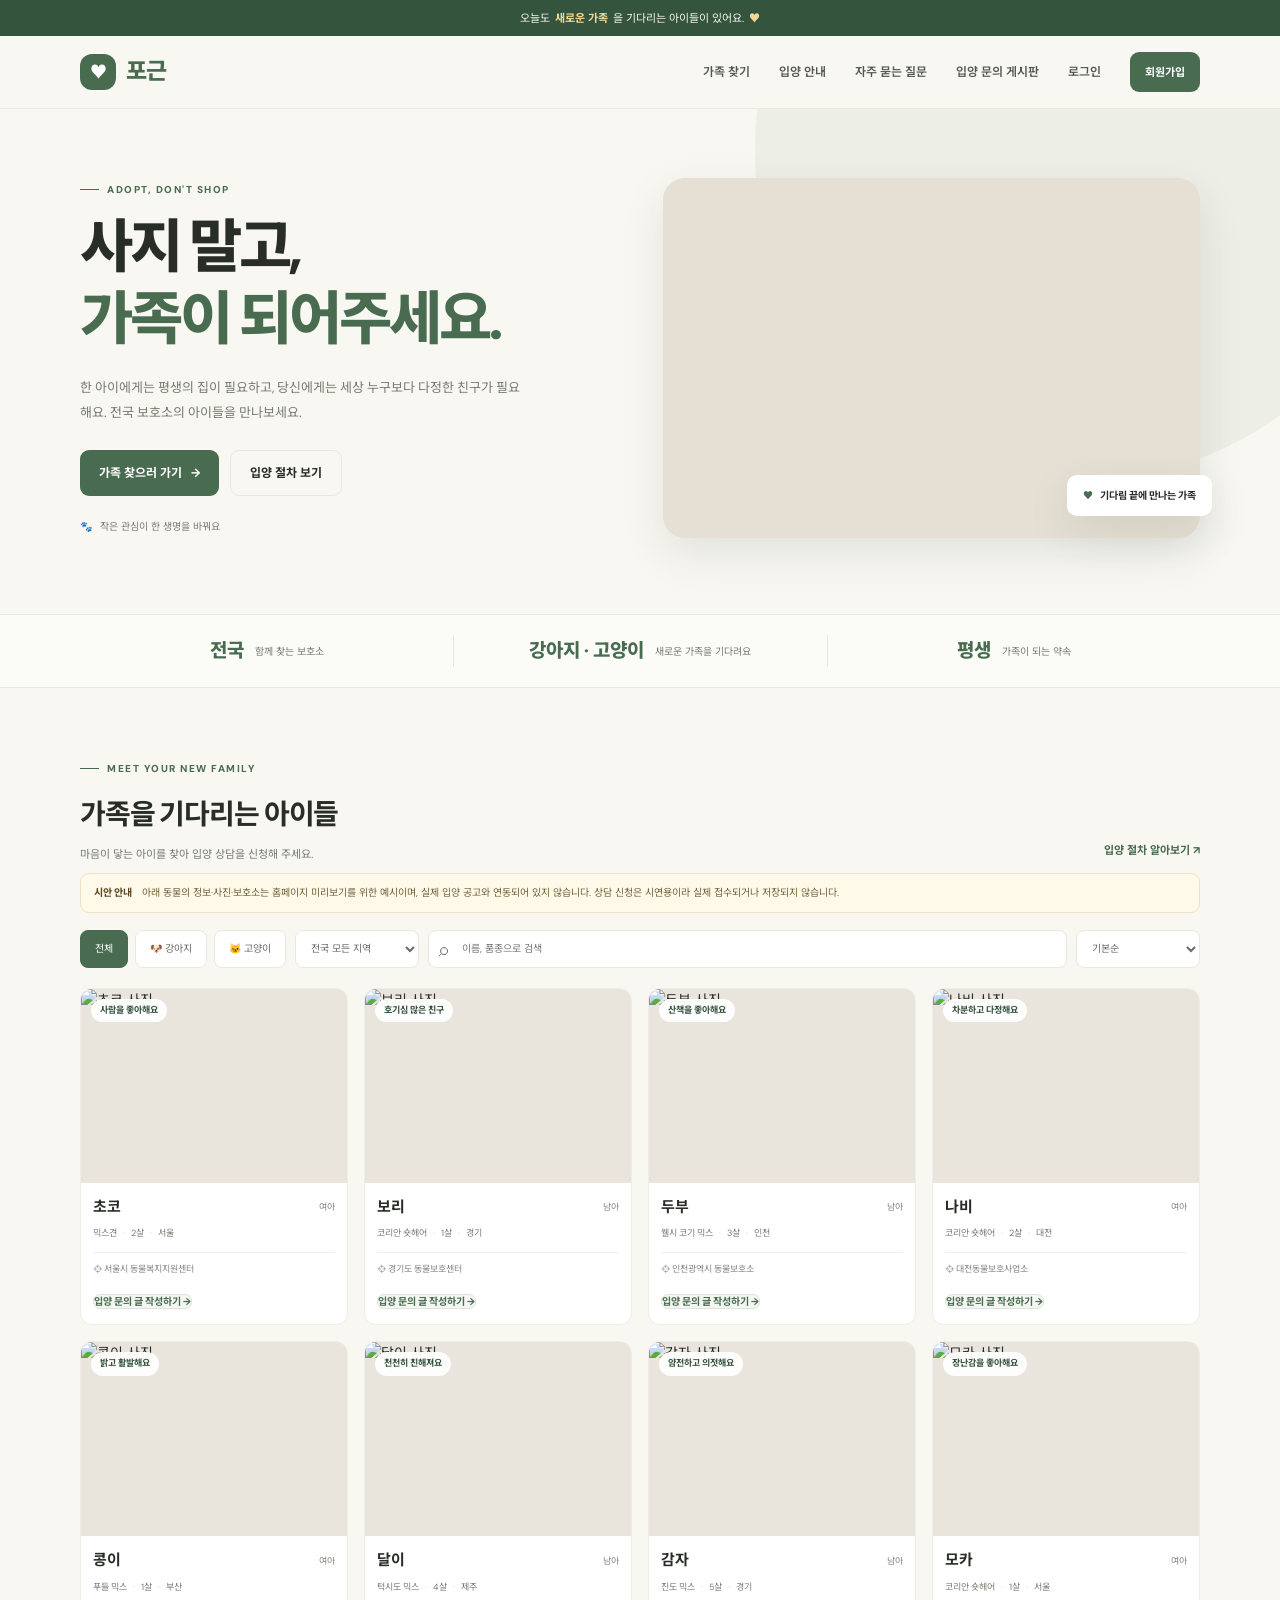
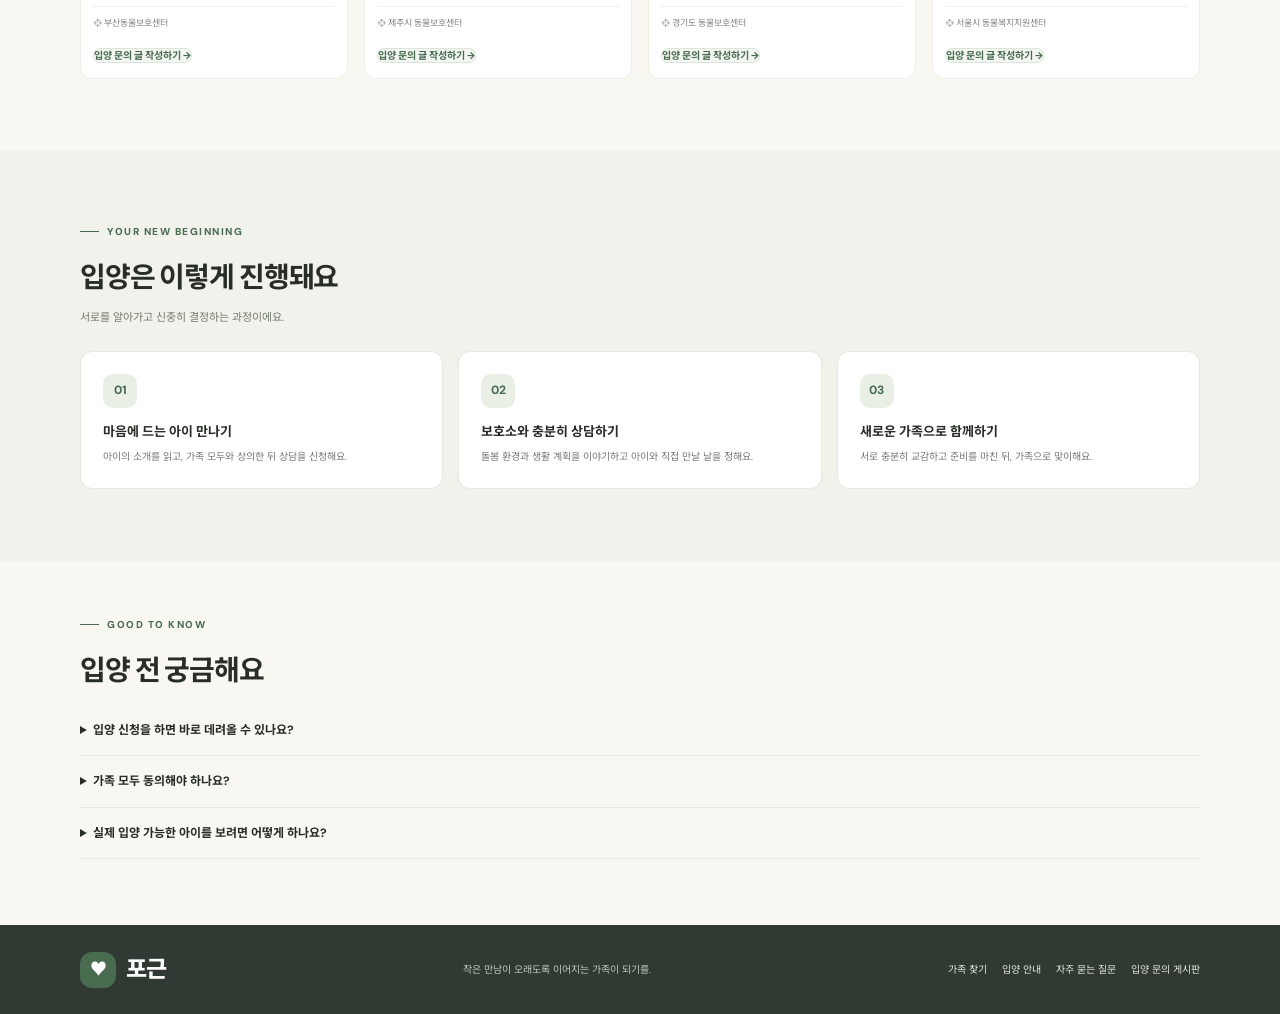
==== commit e6d30e5b: "Link authentication pages from homepage" ====
--- a/index.html
+++ b/index.html
@@ -23,7 +23,7 @@
   <header class="site-header">
     <nav class="container nav" aria-label="주요 메뉴">
       <a class="brand" href="#home" aria-label="포근 홈"><span class="brand-icon" aria-hidden="true">♥</span><span>포근</span></a>
-      <div class="nav-links"><a href="#animals">가족 찾기</a><a href="#process">입양 안내</a><a href="#faq">자주 묻는 질문</a><a href="inquiry.html">입양 문의 게시판</a><a class="button nav-button" href="#animals">아이들 만나보기 <span aria-hidden="true">↗</span></a></div>
+      <div class="nav-links"><a href="#animals">가족 찾기</a><a href="#process">입양 안내</a><a href="#faq">자주 묻는 질문</a><a href="inquiry.html">입양 문의 게시판</a><a href="login.html">로그인</a><a class="button nav-button" href="signup.html">회원가입</a></div>
     </nav>
   </header>
 
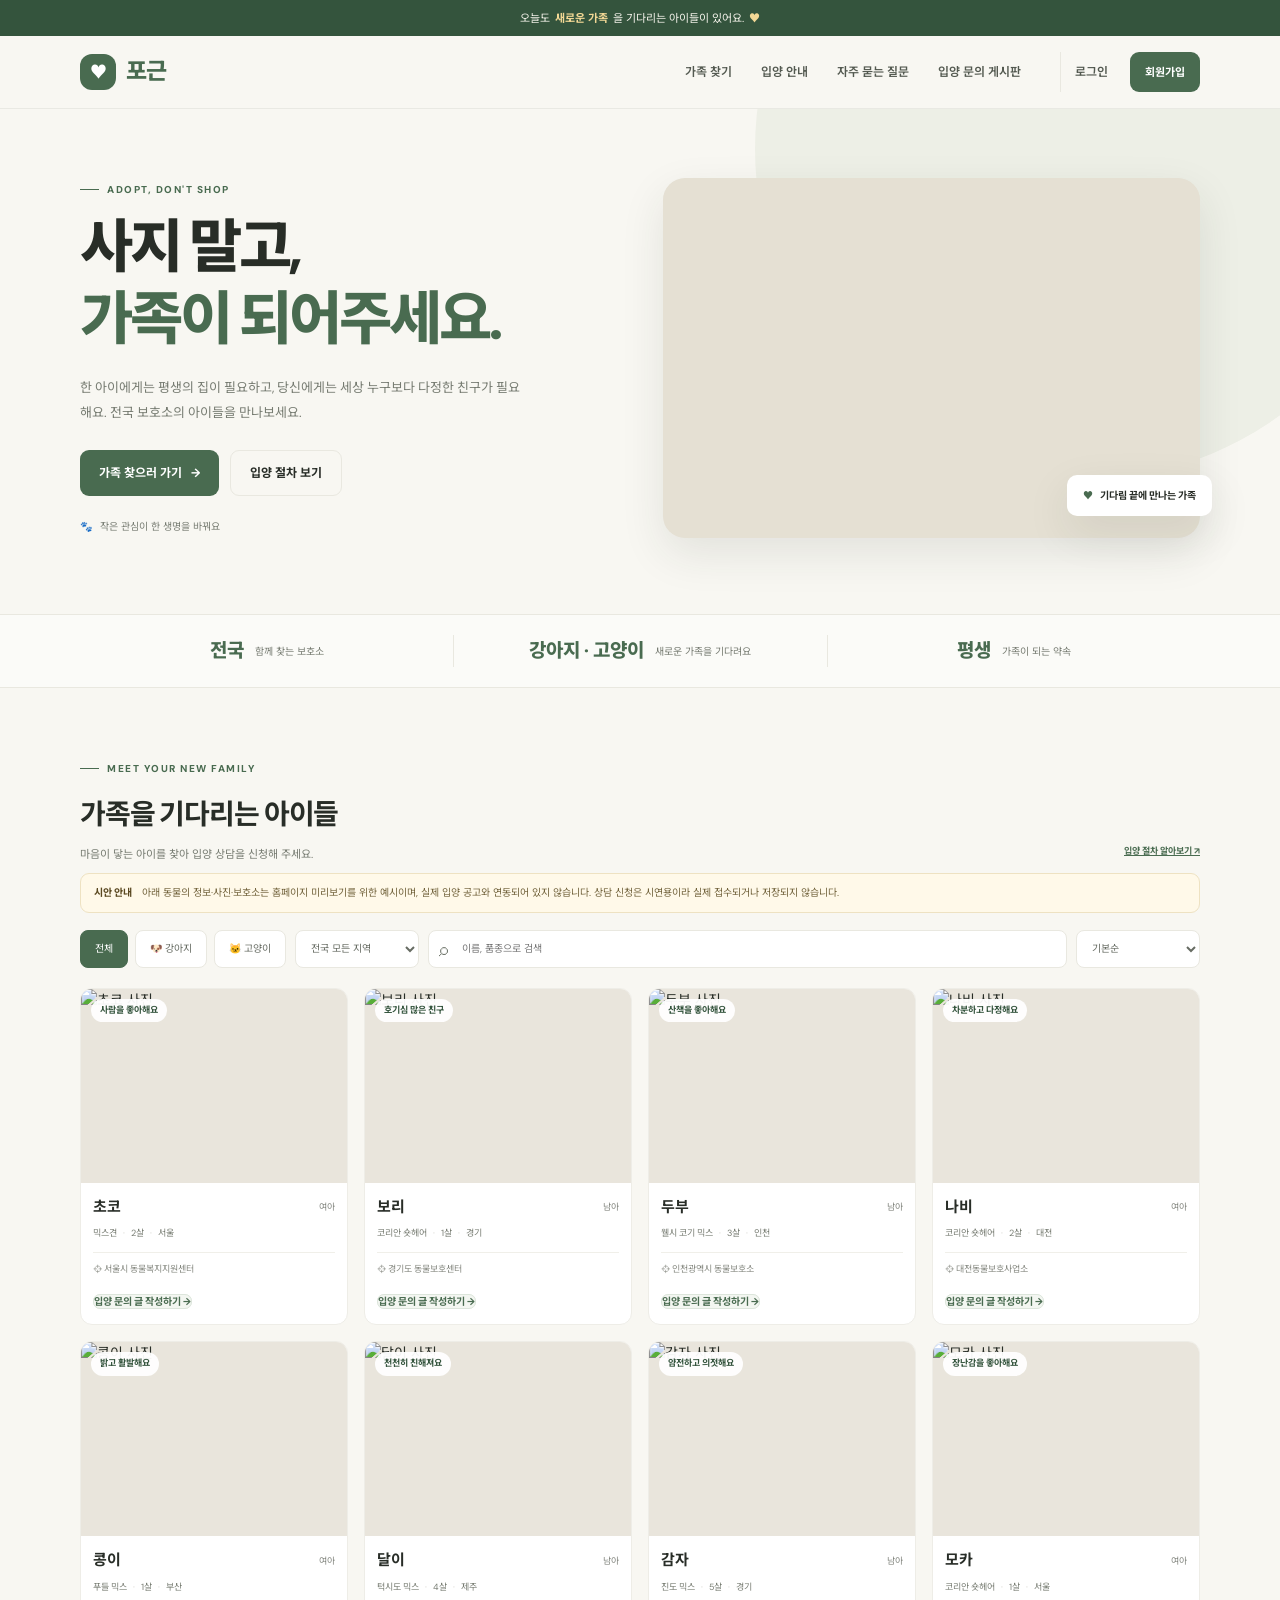
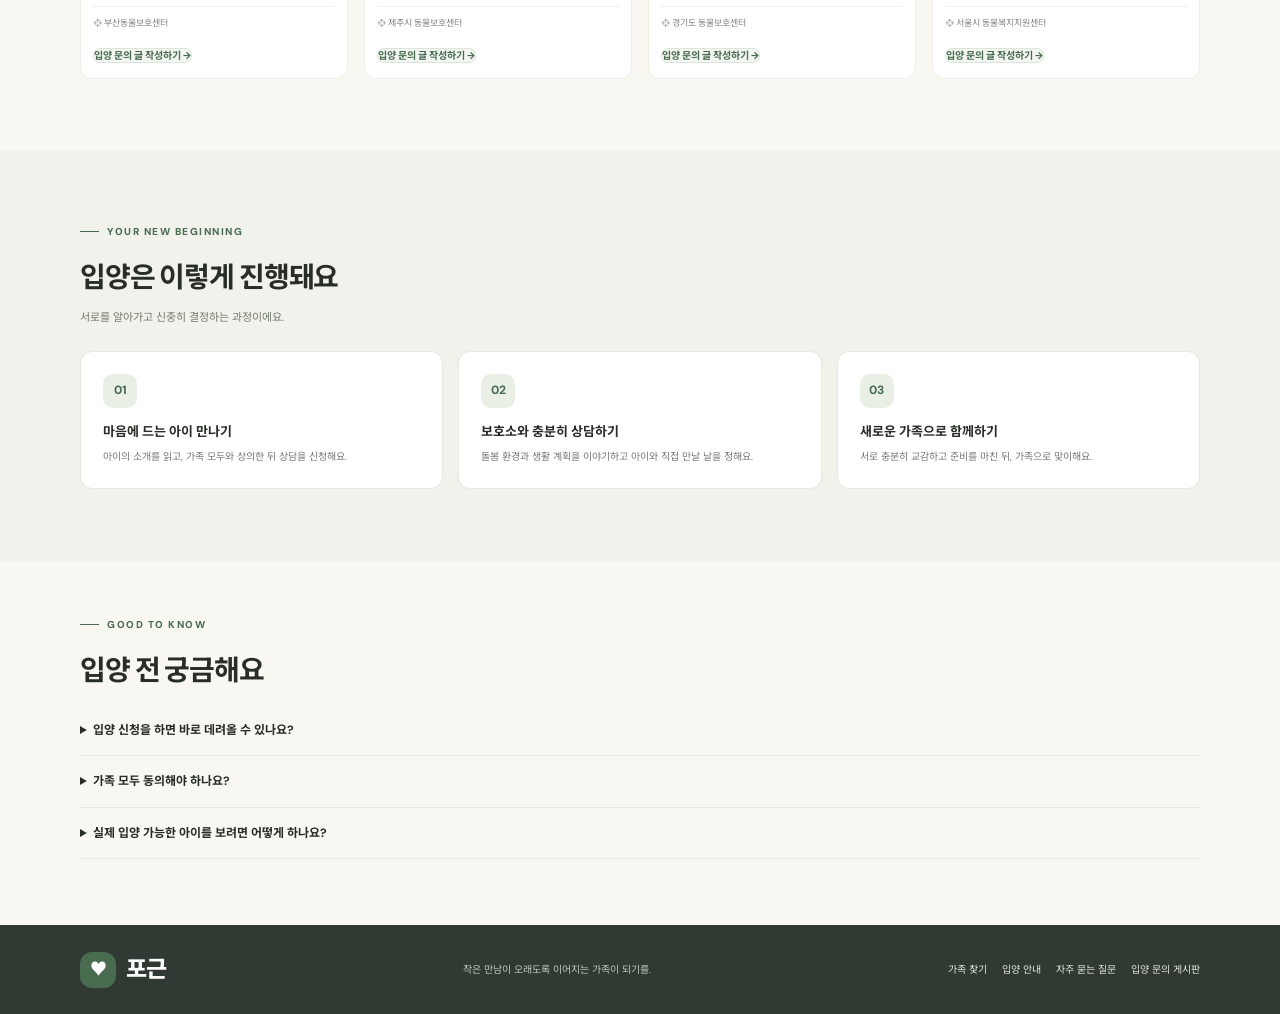
==== commit bc8e0b44: "Restore Pages authentication and D1 sessions Route the existing auth handlers through Pages Function" ====
--- a/index.html
+++ b/index.html
@@ -15,7 +15,9 @@
   <link rel="preconnect" href="https://fonts.gstatic.com" crossorigin>
   <link href="https://fonts.googleapis.com/css2?family=DM+Sans:wght@400;500;600;700;800&family=Noto+Sans+KR:wght@400;500;600;700;800&display=swap" rel="stylesheet">
   <link rel="stylesheet" href="style.css">
+  <link rel="stylesheet" href="auth.css">
   <script src="script.js" defer></script>
+  <script src="auth.js" defer></script>
 </head>
 <body>
   <a class="skip-link" href="#main">본문으로 건너뛰기</a>
@@ -23,7 +25,7 @@
   <header class="site-header">
     <nav class="container nav" aria-label="주요 메뉴">
       <a class="brand" href="#home" aria-label="포근 홈"><span class="brand-icon" aria-hidden="true">♥</span><span>포근</span></a>
-      <div class="nav-links"><a href="#animals">가족 찾기</a><a href="#process">입양 안내</a><a href="#faq">자주 묻는 질문</a><a href="inquiry.html">입양 문의 게시판</a><a href="login.html">로그인</a><a class="button nav-button" href="signup.html">회원가입</a></div>
+      <div class="nav-links"><a href="#animals">가족 찾기</a><a href="#process">입양 안내</a><a href="#faq">자주 묻는 질문</a><a href="inquiry.html">입양 문의 게시판</a><span class="auth-nav-slot" data-auth-nav><a href="login.html">로그인</a><a class="button nav-button" href="signup.html">회원가입</a></span></div>
     </nav>
   </header>
 
@@ -67,4 +69,4 @@
   <div class="modal-backdrop" id="adoptionModal" aria-hidden="true"><section class="modal" role="dialog" aria-modal="true" aria-labelledby="modalTitle"><button class="modal-close" type="button" aria-label="신청 창 닫기">×</button><h2 id="modalTitle">입양 상담 신청</h2><p class="modal-description">아이를 가족으로 맞이하기 전, 담당 보호소와 먼저 이야기해요.</p><div class="selected-pet" id="selectedPet"></div><form id="adoptionForm"><div class="form-field"><label for="applicantName">신청자 이름</label><input id="applicantName" name="name" type="text" autocomplete="name" maxlength="40" placeholder="이름을 입력해 주세요" required></div><div class="form-field"><label for="applicantPhone">연락처</label><input id="applicantPhone" name="phone" type="tel" autocomplete="tel" maxlength="20" pattern="[0-9+() -]{9,20}" placeholder="010-0000-0000" required></div><div class="form-field"><label for="household">함께 사는 가족 수 (본인 포함)</label><select id="household" name="household" required><option value="">선택해 주세요</option><option value="1">1명</option><option value="2">2명</option><option value="3">3명</option><option value="4">4명</option><option value="5">5명 이상</option></select></div><div class="form-field"><label for="message">아이와 함께할 생활 계획</label><textarea id="message" name="message" maxlength="300" placeholder="아이에게 전하고 싶은 말을 들려주세요."></textarea></div><label class="consent"><input type="checkbox" required><span>개인정보 수집 및 이용에 동의합니다. 이 신청서는 데모이며, 정보는 전송·저장되지 않습니다.</span></label><button class="button submit-button" type="submit">입양 상담 신청하기 <span aria-hidden="true">→</span></button></form></section></div>
   <div class="toast" id="toast" role="status" aria-live="polite"></div>
 </body>
-</html>+</html>
--- a/auth.css
+++ b/auth.css
@@ -0,0 +1,5 @@
+.auth-main{padding:45px 0 68px;background:radial-gradient(ellipse at 17% 15%,rgba(232,239,229,.82),transparent 38%),var(--cream)}.auth-layout{display:grid;grid-template-columns:minmax(240px,.8fr) minmax(420px,1fr);align-items:center;gap:48px;max-width:960px}.auth-intro{position:relative;min-height:480px;padding:36px 5px}.auth-intro .back-link,.login-card .back-link{margin-bottom:36px}.auth-intro h1{margin:0;font-size:clamp(34px,4vw,47px);font-weight:800;letter-spacing:-2px;line-height:1.35}.auth-intro h1 span{color:var(--green)}.auth-intro-copy{margin:16px 0 0;color:var(--muted);font-size:12px;line-height:1.9}.auth-paw-art{display:grid;width:108px;height:108px;margin-top:43px;place-items:center;border-radius:34px;background:rgba(233,239,229,.9);font-size:52px;transform:rotate(-8deg)}.auth-quote{margin:18px 0 0;color:var(--green);font-size:11px;font-weight:700;line-height:1.8}.auth-card{width:100%;padding:28px;border:1px solid var(--line);border-radius:15px;background:#fff;box-shadow:0 14px 40px rgba(43,53,41,.07)}.auth-card-heading{display:flex;align-items:flex-end;justify-content:space-between;gap:10px;margin-bottom:15px}.auth-card-heading .eyebrow{margin-bottom:4px}.auth-card-heading h1,.auth-card-heading h2{margin:0;font-size:24px;letter-spacing:-.8px}.auth-required-note{padding-bottom:2px;color:var(--muted);font-size:9px}.auth-required-note span,.required-mark{color:#c85f52}.auth-demo-notice{display:grid;gap:3px;margin:0 0 17px;padding:10px 12px;border:1px solid #eee2c2;border-radius:8px;background:#fff9e9;color:#70613d;font-size:9px;line-height:1.8}.auth-demo-notice strong{color:#59471f;font-size:10px}.auth-form{display:grid;gap:12px}.auth-field{display:grid;gap:5px}.auth-field>label{font-size:10px;font-weight:700}.auth-field input,.auth-field select{width:100%;min-height:40px;padding:9px 10px;border:1px solid var(--line);border-radius:7px;background:#fff;color:var(--ink);font:inherit;font-size:10px;outline:none;transition:border-color .2s,box-shadow .2s}.auth-field input::placeholder{color:#a0a198}.auth-field input:focus,.auth-field select:focus{border-color:var(--green);box-shadow:0 0 0 3px rgba(73,107,80,.09)}.auth-field-hint{color:var(--muted);font-size:8px;line-height:1.6}.gender-options{display:grid;grid-template-columns:repeat(3,minmax(0,1fr));gap:7px}.gender-option{position:relative;display:block;cursor:pointer}.gender-option input{position:absolute;width:1px;height:1px;opacity:0}.gender-option span{display:flex;min-height:38px;align-items:center;justify-content:center;border:1px solid var(--line);border-radius:7px;color:#666b63;font-size:9px;transition:.18s}.gender-option input:checked+span{border-color:var(--green);background:var(--mint);color:var(--green-dark);font-weight:700}.gender-option input:focus-visible+span{outline:2px solid var(--green);outline-offset:2px}.auth-consent{display:flex;align-items:flex-start;gap:8px;margin:2px 0;color:#555950;font-size:9px;line-height:1.6}.auth-consent>input,.remember-option input{margin:3px 0 0;accent-color:var(--green)}.auth-consent small{display:block;margin-top:2px;color:var(--muted);font-size:8px}.auth-submit{width:100%;min-height:43px;margin-top:2px;border:0}.auth-switch{margin:16px 0 0;color:var(--muted);font-size:9px;text-align:center}.auth-switch a{margin-left:5px;color:var(--green);font-weight:700;text-decoration:underline}.login-main{min-height:570px;display:flex;align-items:center}.login-layout{display:grid;grid-template-columns:.85fr minmax(360px,460px);align-items:center;justify-content:center;gap:55px;max-width:850px}.login-decoration{position:relative;display:grid;min-height:300px;align-content:center;justify-items:center;overflow:hidden;border-radius:25px;background:#e9efe5;color:var(--green);text-align:center}.login-decoration:before,.login-decoration:after{position:absolute;width:210px;height:210px;border:1px solid rgba(73,107,80,.13);border-radius:50%;content:''}.login-decoration:before{top:-100px;left:-80px}.login-decoration:after{right:-95px;bottom:-120px;width:265px;height:265px}.login-heart{font-size:54px;line-height:1}.login-decoration>p{margin:13px 0 0;font-size:16px;font-weight:800;letter-spacing:-.4px}.login-paws{margin-top:19px;font-size:27px}.login-card{max-width:460px;padding:26px}.login-card .back-link{margin-bottom:22px}.login-card .auth-card-heading{margin-bottom:16px}.login-subtitle{margin:5px 0 0;color:var(--muted);font-size:10px}.login-card .auth-form{gap:14px}.login-options{display:flex;align-items:center;justify-content:space-between;margin-top:-3px}.remember-option{display:flex;align-items:flex-start;gap:6px;color:#676c63;font-size:9px}.text-link{color:var(--green);font-size:9px;font-weight:700;text-decoration:underline}.login-card .auth-submit{margin-top:4px}.login-divider{display:flex;align-items:center;gap:12px;margin:19px 0;color:#93968d;font-size:9px}.login-divider:before,.login-divider:after{height:1px;flex:1;background:var(--line);content:''}.signup-link-button{width:100%;min-height:40px;border:1px solid var(--line);background:#fff;color:var(--green);font-size:10px}.signup-link-button:hover{border-color:var(--green);background:#f7f9f5;color:var(--green-dark)}.button-outline{border:1px solid var(--line);background:transparent;color:var(--ink)}.button-outline:hover{border-color:var(--green);background:#fff;color:var(--green)}
+@media(max-width:780px){.auth-main{padding:30px 0 50px}.auth-layout{grid-template-columns:minmax(0,1fr) minmax(360px,1.2fr);gap:24px}.auth-intro{min-height:400px;padding:26px 0}.auth-intro h1{font-size:34px}.auth-paw-art{width:83px;height:83px;margin-top:30px;font-size:40px}.auth-card{padding:22px}.login-layout{grid-template-columns:minmax(190px,.75fr) minmax(330px,1.1fr);gap:22px}.login-decoration{min-height:280px}}
+@media(max-width:600px){.auth-main{padding:19px 0 38px}.auth-layout{grid-template-columns:1fr;gap:7px}.auth-intro{min-height:0;padding:6px 0 12px}.auth-intro .back-link{margin-bottom:18px}.auth-intro h1{font-size:30px}.auth-intro-copy{margin:7px 0 0;font-size:10px}.auth-paw-art,.auth-quote{display:none}.auth-card{padding:20px 16px}.auth-card-heading h1,.auth-card-heading h2{font-size:21px}.auth-form{gap:10px}.auth-field input,.auth-field select{min-height:38px}.gender-options{gap:5px}.gender-option span{min-height:36px;font-size:8px}.login-main{min-height:auto}.login-layout{grid-template-columns:1fr;gap:0}.login-decoration{display:none}.login-card{max-width:none;padding:20px 16px}.footer-inner{gap:11px}}
+@media(prefers-reduced-motion:reduce){.auth-field input,.auth-field select,.gender-option span{transition:none}}
+.auth-status{margin:0 0 13px;padding:10px 12px;border:1px solid #dce5db;border-radius:8px;background:#f3f6f1;color:var(--green-dark);font-size:10px;line-height:1.7}.auth-status.is-error{border-color:#f0d9d6;background:#fff6f5;color:#9b4138}.auth-status[hidden]{display:none}.auth-form .auth-submit:disabled{opacity:.65;cursor:wait}.auth-nav-slot{display:inline-flex;align-items:center;gap:22px;margin-left:10px;padding-left:14px;border-left:1px solid var(--line)}.auth-nav-nickname{color:var(--green-dark);font-size:11px;font-weight:700;white-space:nowrap}.auth-nav-logout{padding:4px 7px;border:0;background:transparent;color:var(--muted);font-size:10px;cursor:pointer}.auth-nav-logout:hover{color:var(--green);text-decoration:underline}
